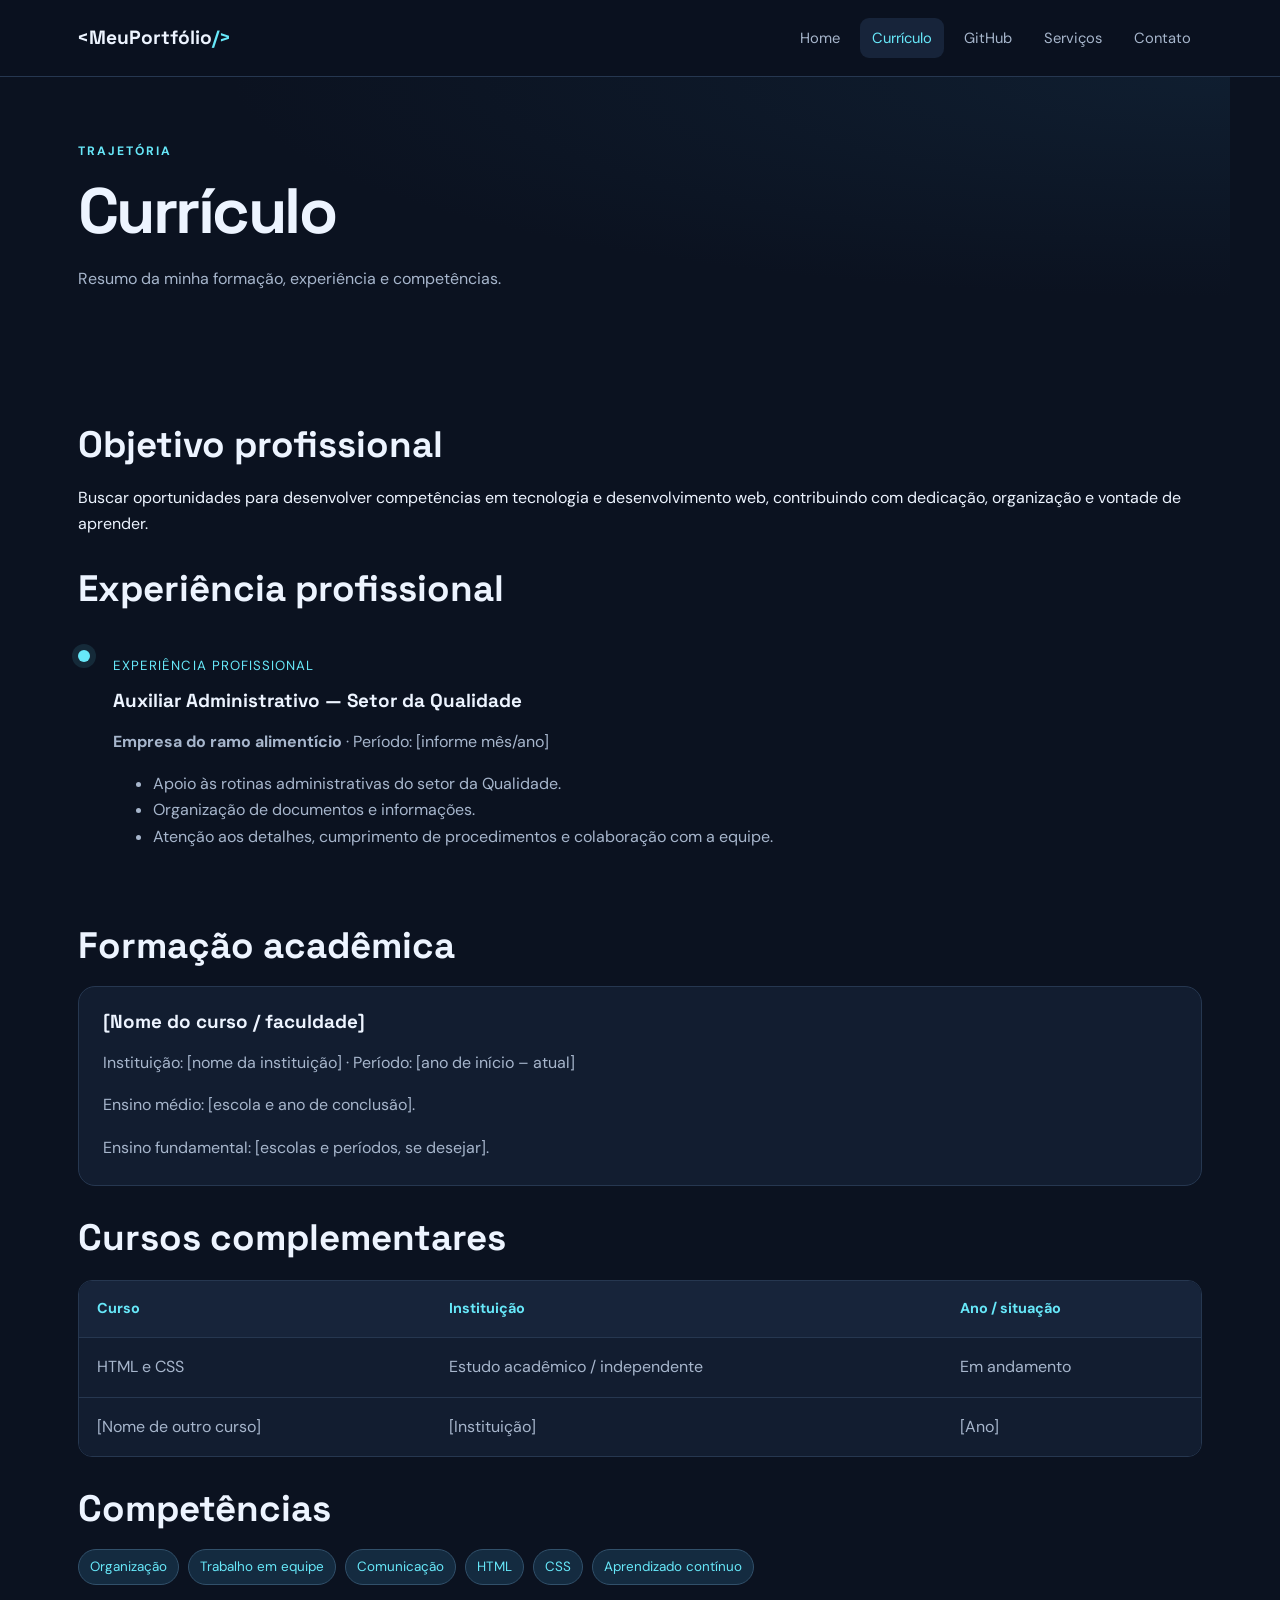
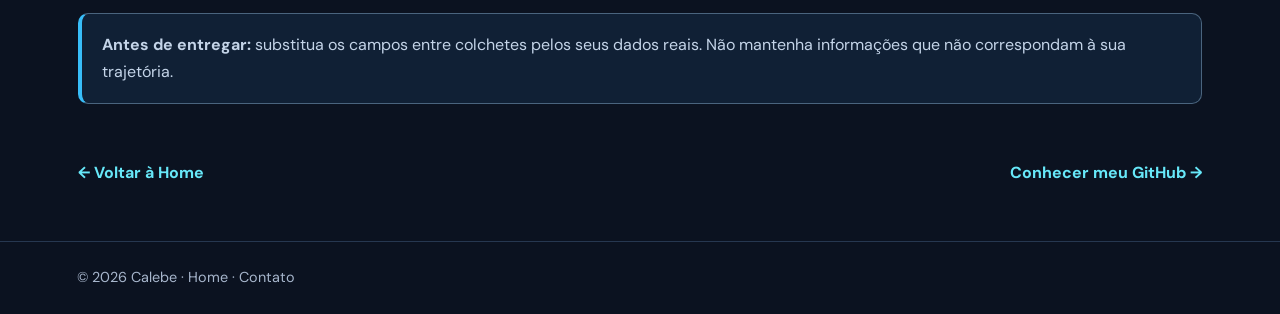
==== curriculo.html @ 486a0722 "Add files via upload" ====
<!DOCTYPE html>
<html lang="pt-BR">
<head><meta charset="UTF-8"><meta name="viewport" content="width=device-width, initial-scale=1.0"><title>Currículo | Meu Portfólio</title><link rel="stylesheet" href="style.css"></head>
<body>
<header class="topo"><a class="logo" href="index.html">&lt;MeuPortfólio<span>/&gt;</span></a><nav aria-label="Menu principal"><a href="index.html">Home</a><a class="ativo" href="curriculo.html">Currículo</a><a href="github.html">GitHub</a><a href="servicos.html">Serviços</a><a href="contato.html">Contato</a></nav></header>
<main class="pagina">
  <section class="cabecalho-pagina"><p class="sobretitulo">TRAJETÓRIA</p><h1>Currículo</h1><p>Resumo da minha formação, experiência e competências.</p></section>
  <section class="secao">
    <h2>Objetivo profissional</h2><p>Buscar oportunidades para desenvolver competências em tecnologia e desenvolvimento web, contribuindo com dedicação, organização e vontade de aprender.</p>
    <h2>Experiência profissional</h2>
    <article class="linha-tempo"><span class="ponto"></span><div><p class="data">Experiência profissional</p><h3>Auxiliar Administrativo — Setor da Qualidade</h3><p><strong>Empresa do ramo alimentício</strong> · Período: [informe mês/ano]</p><ul><li>Apoio às rotinas administrativas do setor da Qualidade.</li><li>Organização de documentos e informações.</li><li>Atenção aos detalhes, cumprimento de procedimentos e colaboração com a equipe.</li></ul></div></article>
    <h2>Formação acadêmica</h2>
    <article class="cartao"><h3>[Nome do curso / faculdade]</h3><p>Instituição: [nome da instituição] · Período: [ano de início – atual]</p><p>Ensino médio: [escola e ano de conclusão].</p><p>Ensino fundamental: [escolas e períodos, se desejar].</p></article>
    <h2>Cursos complementares</h2><div class="tabela-wrap"><table><thead><tr><th>Curso</th><th>Instituição</th><th>Ano / situação</th></tr></thead><tbody><tr><td>HTML e CSS</td><td>Estudo acadêmico / independente</td><td>Em andamento</td></tr><tr><td>[Nome de outro curso]</td><td>[Instituição]</td><td>[Ano]</td></tr></tbody></table></div>
    <h2>Competências</h2><div class="etiquetas"><span>Organização</span><span>Trabalho em equipe</span><span>Comunicação</span><span>HTML</span><span>CSS</span><span>Aprendizado contínuo</span></div>
    <div class="aviso"><strong>Antes de entregar:</strong> substitua os campos entre colchetes pelos seus dados reais. Não mantenha informações que não correspondam à sua trajetória.</div>
  </section>
  <div class="navegacao-paginas"><a href="index.html">← Voltar à Home</a><a href="github.html">Conhecer meu GitHub →</a></div>
</main>
<footer><p>© 2026 Calebe · <a href="index.html">Home</a> · <a href="contato.html">Contato</a></p></footer>
</body></html>
---- style.css ----
@import url('https://fonts.googleapis.com/css2?family=DM+Sans:wght@400;500;600;700&family=Space+Grotesk:wght@400;500;600;700&display=swap');
:root{--fundo:#0b1220;--painel:#121d30;--painel2:#17243a;--texto:#edf4ff;--suave:#a7b6cc;--azul:#67e8f9;--azul2:#38bdf8;--borda:#263750;--verde:#9ef0c3}
*{box-sizing:border-box}
html{scroll-behavior:smooth}
body{margin:0;background:var(--fundo);color:var(--texto);font-family:'DM Sans',sans-serif;line-height:1.65}
a{color:var(--azul);text-decoration:none}
a:hover{color:#fff}
.topo{display:flex;align-items:center;justify-content:space-between;gap:24px;padding:18px clamp(18px,6vw,90px);border-bottom:1px solid var(--borda);background:rgba(11,18,32,.96);position:sticky;top:0;z-index:10}
.logo{font-family:'Space Grotesk',sans-serif;font-size:1.2rem;font-weight:700;color:var(--texto);white-space:nowrap}.logo span{color:var(--azul)}
nav{display:flex;gap:8px;flex-wrap:wrap;justify-content:flex-end}nav a{color:var(--suave);padding:8px 12px;border-radius:9px;font-size:.92rem}nav a:hover,nav a.ativo{background:var(--painel2);color:var(--azul)}
.hero{display:grid;grid-template-columns:1.2fr .8fr;align-items:center;gap:50px;max-width:1180px;margin:auto;padding:76px 28px 84px;min-height:500px}
.sobretitulo{color:var(--azul);font-size:.76rem;font-weight:700;letter-spacing:.16em;margin:0 0 12px}
h1,h2,h3{font-family:'Space Grotesk',sans-serif;line-height:1.2;margin-top:0}h1{font-size:clamp(2.5rem,6vw,4.6rem);margin-bottom:10px;letter-spacing:-.04em}h1 span{color:var(--azul)}h2{font-size:clamp(1.6rem,3vw,2.3rem);margin-bottom:18px}h3{font-size:1.18rem;margin-bottom:10px}
.hero h2{font-size:1.35rem;color:#c9d8ed;font-weight:500;margin:12px 0 18px}.hero-texto>p:not(.sobretitulo){max-width:650px;color:var(--suave);font-size:1.08rem}
.foto-perfil{background:linear-gradient(145deg,#17334a,#101a2c);padding:14px;border:1px solid var(--borda);border-radius:24px;transform:rotate(1deg);box-shadow:0 22px 60px #0004}.foto-perfil img{width:100%;display:block;aspect-ratio:4/4.2;object-fit:cover;border-radius:15px}.foto-perfil p{text-align:center;color:var(--suave);margin:12px 0 3px}
.botoes{display:flex;gap:12px;flex-wrap:wrap;margin-top:26px}.botao{display:inline-flex;align-items:center;justify-content:center;background:var(--azul);color:#082032;border:0;border-radius:10px;padding:12px 18px;font:700 .95rem 'DM Sans',sans-serif;cursor:pointer;transition:.2s}.botao:hover{background:#b4f5ff;color:#082032;transform:translateY(-1px)}.botao.secundario{background:transparent;color:var(--texto);border:1px solid var(--borda)}.botao.secundario:hover{border-color:var(--azul)}
.secao{max-width:1180px;margin:auto;padding:56px 28px}.secao>h2{margin-top:30px}.grade{display:grid;gap:18px}.tres{grid-template-columns:repeat(3,minmax(0,1fr))}.dois{grid-template-columns:repeat(2,minmax(0,1fr))}
.cartao{background:var(--painel);border:1px solid var(--borda);padding:24px;border-radius:17px}.cartao p{color:var(--suave);margin-bottom:0}.icone{font-size:1.8rem;margin-bottom:14px}.lista{padding-left:20px;color:var(--suave)}.lista li{padding:4px 0}
.destaque{display:flex;justify-content:space-between;align-items:center;gap:24px;background:linear-gradient(120deg,#122b40,#15213a);border:1px solid var(--borda);border-radius:20px;margin-top:28px;margin-bottom:55px;padding:32px}.destaque p:not(.sobretitulo){color:var(--suave);max-width:680px}.destaque h2{margin-bottom:10px}.faixa{margin-top:38px;margin-bottom:0}
footer{border-top:1px solid var(--borda);padding:24px clamp(18px,6vw,90px);display:flex;justify-content:space-between;gap:16px;flex-wrap:wrap;color:var(--suave);font-size:.9rem}footer p{margin:0}footer a{color:var(--suave)}
.pagina{max-width:1180px;margin:auto;min-height:70vh}.cabecalho-pagina{padding:64px 28px 28px;background:radial-gradient(ellipse at top right,#18365055,transparent 60%)}.cabecalho-pagina h1{font-size:clamp(2.5rem,5vw,4rem)}.cabecalho-pagina>p:last-child{color:var(--suave);max-width:700px}
.linha-tempo{display:grid;grid-template-columns:20px 1fr;gap:15px;padding:12px 0 28px}.ponto{width:12px;height:12px;border-radius:50%;background:var(--azul);margin-top:8px;box-shadow:0 0 0 6px #67e8f91c}.linha-tempo p,.linha-tempo li{color:var(--suave)}.data{font-size:.83rem;color:var(--azul)!important;text-transform:uppercase;letter-spacing:.08em}
.tabela-wrap{overflow-x:auto;border:1px solid var(--borda);border-radius:14px;margin:20px 0 12px}table{width:100%;border-collapse:collapse;min-width:600px;background:var(--painel)}th,td{text-align:left;padding:16px 18px;border-bottom:1px solid var(--borda)}th{background:var(--painel2);color:var(--azul);font-size:.9rem}td{color:var(--suave)}tr:last-child td{border-bottom:0}td strong{color:var(--texto)}.preco{font-weight:700;color:var(--verde);white-space:nowrap}.grande{font-size:1.35rem;margin-top:16px!important}
.nota{font-size:.85rem;color:var(--suave)!important}.aviso{margin-top:28px;padding:18px 20px;border:1px solid #4a647e;border-left:4px solid var(--azul2);border-radius:10px;background:#102035;color:#c4d4e8}.etiquetas{display:flex;gap:9px;flex-wrap:wrap;margin:16px 0 28px}.etiquetas span,.tag{border:1px solid #31506a;background:#142b40;color:var(--azul);padding:6px 11px;border-radius:999px;font-size:.84rem}.perfil-github{display:grid;grid-template-columns:90px 1fr;gap:24px;align-items:start;margin-bottom:34px}.github-mark{width:82px;height:82px;border-radius:22px;background:#24334b;color:var(--azul);display:grid;place-items:center;font-weight:700;font-size:1.6rem}.perfil-github h2{margin-bottom:6px}.perfil-github .botao{margin-top:18px}.projeto{display:flex;flex-direction:column;align-items:flex-start}.projeto .tag{margin-bottom:18px}.projeto a{margin-top:18px;font-weight:700}.popular{border-color:#3f8da1;box-shadow:0 0 0 1px #67e8f91a}.popular .tag{margin-bottom:16px}
.contato-grade{align-items:start}.formulario{background:var(--painel);border:1px solid var(--borda);border-radius:18px;padding:25px}.campo{display:flex;flex-direction:column;gap:7px;margin-bottom:18px}.campo label,.campo legend{font-weight:600;font-size:.92rem;color:#dbe7f7}.campo input:not([type=checkbox]):not([type=radio]),.campo select,.campo textarea{width:100%;border:1px solid #31445e;background:#0d1727;color:var(--texto);border-radius:9px;padding:12px 13px;font:inherit;outline:none}.campo input:focus,.campo select:focus,.campo textarea:focus{border-color:var(--azul);box-shadow:0 0 0 3px #67e8f91c}.campo textarea{resize:vertical}.campo fieldset{border:0;padding:0}.campo legend{margin-bottom:8px}.opcao{display:flex;align-items:center;gap:9px;color:var(--suave);font-weight:400!important;margin:7px 0}.opcao input{accent-color:var(--azul);width:16px;height:16px}.concordancia{align-items:flex-start;margin:20px 0}.sucesso{padding:12px;background:#12352e;color:var(--verde);border-radius:8px}.navegacao-paginas{display:flex;justify-content:space-between;gap:20px;padding:0 28px 55px;font-weight:700}
@media(max-width:800px){.topo{align-items:flex-start;flex-direction:column;gap:10px;position:static}nav{justify-content:flex-start}nav a{padding:7px 9px}.hero{grid-template-columns:1fr;gap:30px;padding-top:48px}.foto-perfil{max-width:430px}.tres{grid-template-columns:1fr}.dois{grid-template-columns:1fr}.destaque{align-items:flex-start;flex-direction:column}.cabecalho-pagina{padding-top:42px}.secao{padding-top:38px;padding-bottom:38px}.campos-curtos{grid-template-columns:1fr}}
@media(max-width:440px){.logo{font-size:1.05rem}nav{gap:3px}nav a{font-size:.84rem}.hero{padding-left:20px;padding-right:20px}.secao,.cabecalho-pagina{padding-left:20px;padding-right:20px}.formulario{padding:18px}.perfil-github{grid-template-columns:1fr}.navegacao-paginas{padding-left:20px;padding-right:20px;font-size:.9rem}}
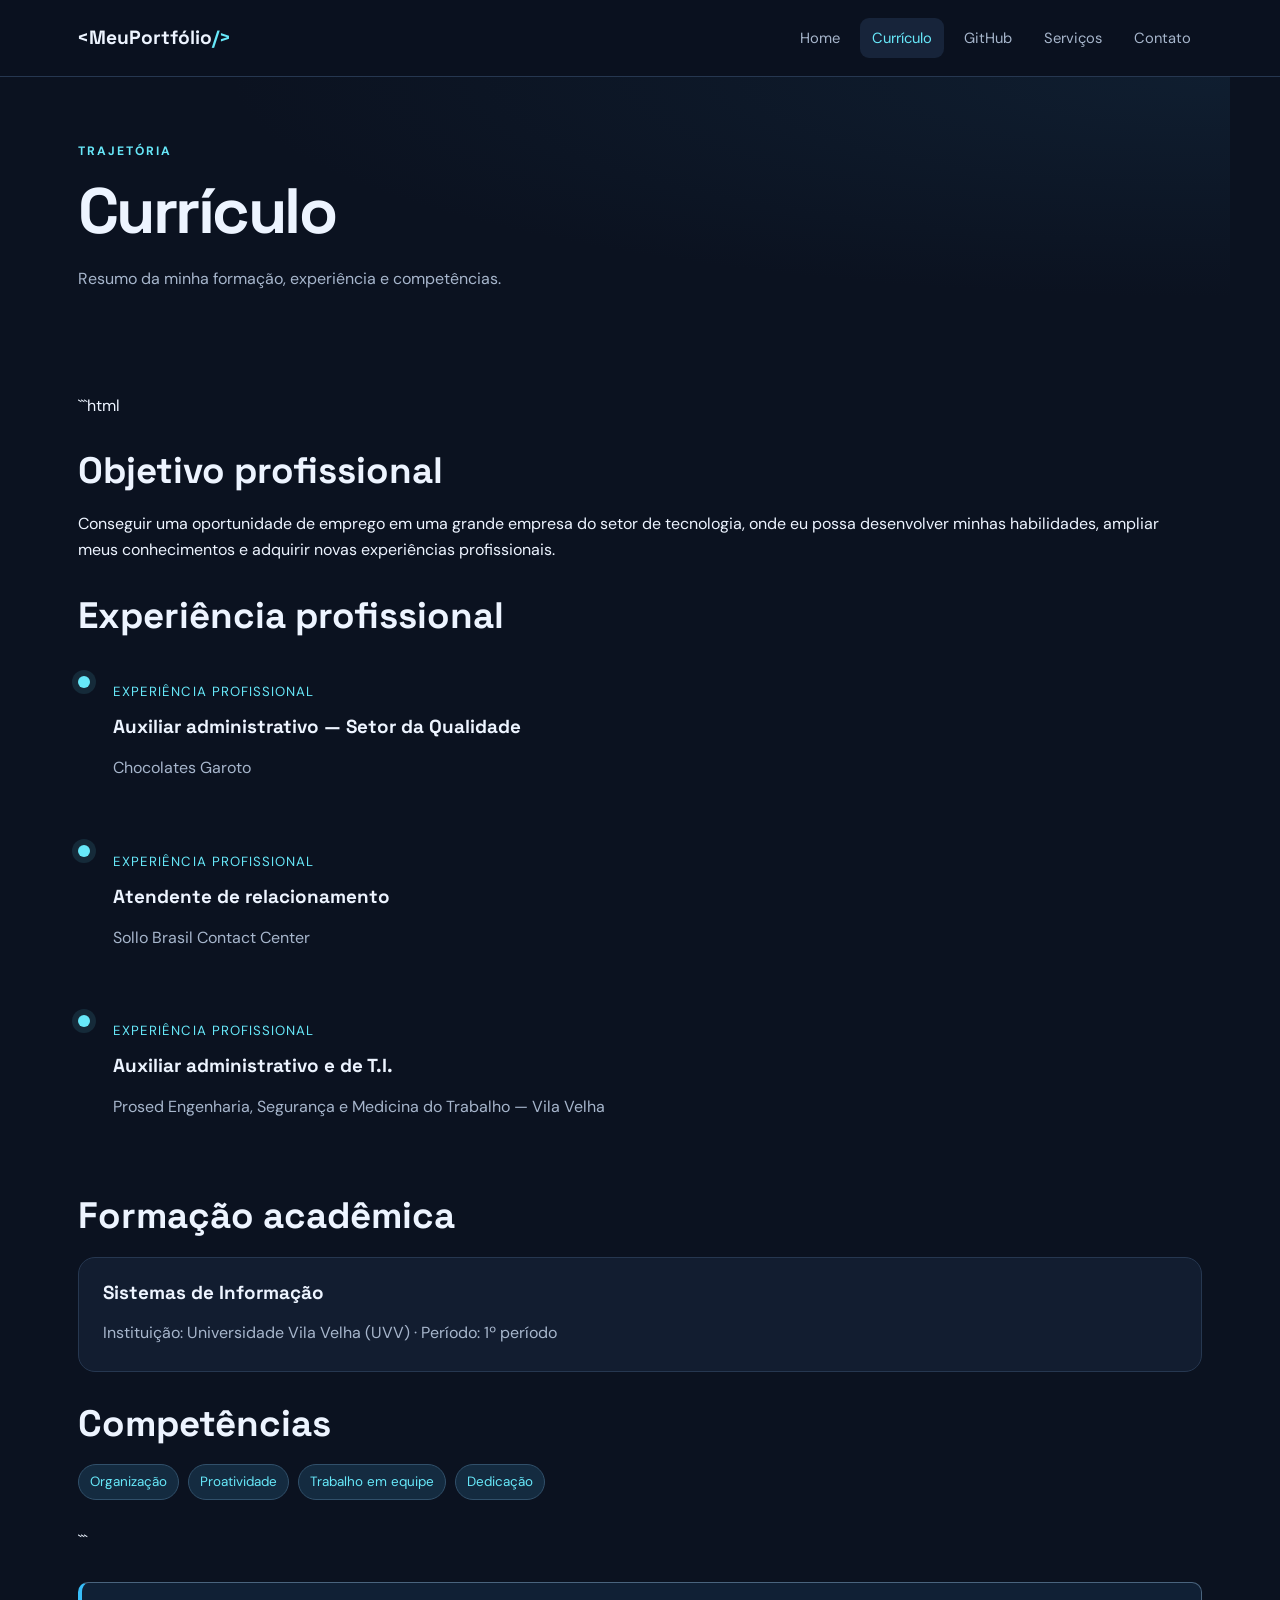
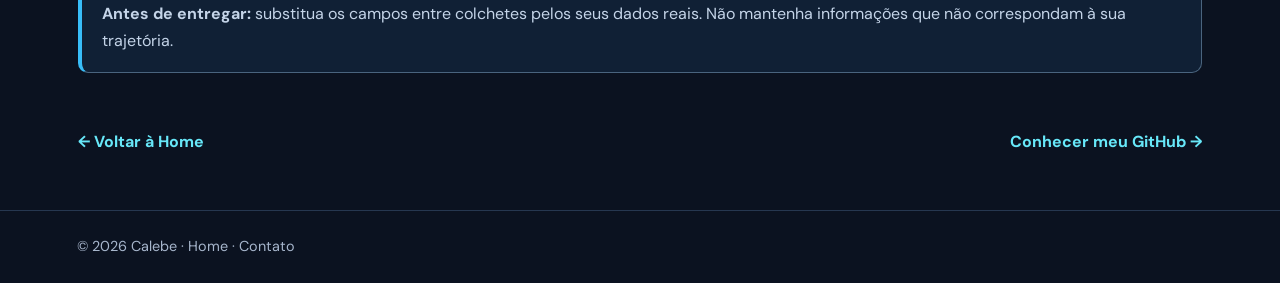
==== commit a85a1620: "Update curriculo.html" ====
--- a/curriculo.html
+++ b/curriculo.html
@@ -6,16 +6,56 @@
 <main class="pagina">
   <section class="cabecalho-pagina"><p class="sobretitulo">TRAJETÓRIA</p><h1>Currículo</h1><p>Resumo da minha formação, experiência e competências.</p></section>
   <section class="secao">
-    <h2>Objetivo profissional</h2><p>Buscar oportunidades para desenvolver competências em tecnologia e desenvolvimento web, contribuindo com dedicação, organização e vontade de aprender.</p>
-    <h2>Experiência profissional</h2>
-    <article class="linha-tempo"><span class="ponto"></span><div><p class="data">Experiência profissional</p><h3>Auxiliar Administrativo — Setor da Qualidade</h3><p><strong>Empresa do ramo alimentício</strong> · Período: [informe mês/ano]</p><ul><li>Apoio às rotinas administrativas do setor da Qualidade.</li><li>Organização de documentos e informações.</li><li>Atenção aos detalhes, cumprimento de procedimentos e colaboração com a equipe.</li></ul></div></article>
-    <h2>Formação acadêmica</h2>
-    <article class="cartao"><h3>[Nome do curso / faculdade]</h3><p>Instituição: [nome da instituição] · Período: [ano de início – atual]</p><p>Ensino médio: [escola e ano de conclusão].</p><p>Ensino fundamental: [escolas e períodos, se desejar].</p></article>
-    <h2>Cursos complementares</h2><div class="tabela-wrap"><table><thead><tr><th>Curso</th><th>Instituição</th><th>Ano / situação</th></tr></thead><tbody><tr><td>HTML e CSS</td><td>Estudo acadêmico / independente</td><td>Em andamento</td></tr><tr><td>[Nome de outro curso]</td><td>[Instituição]</td><td>[Ano]</td></tr></tbody></table></div>
-    <h2>Competências</h2><div class="etiquetas"><span>Organização</span><span>Trabalho em equipe</span><span>Comunicação</span><span>HTML</span><span>CSS</span><span>Aprendizado contínuo</span></div>
+   ```html
+<h2>Objetivo profissional</h2>
+<p>Conseguir uma oportunidade de emprego em uma grande empresa do setor de tecnologia, onde eu possa desenvolver minhas habilidades, ampliar meus conhecimentos e adquirir novas experiências profissionais.</p>
+
+<h2>Experiência profissional</h2>
+
+<article class="linha-tempo">
+  <span class="ponto"></span>
+  <div>
+    <p class="data">Experiência profissional</p>
+    <h3>Auxiliar administrativo — Setor da Qualidade</h3>
+    <p>Chocolates Garoto</p>
+  </div>
+</article>
+
+<article class="linha-tempo">
+  <span class="ponto"></span>
+  <div>
+    <p class="data">Experiência profissional</p>
+    <h3>Atendente de relacionamento</h3>
+    <p>Sollo Brasil Contact Center</p>
+  </div>
+</article>
+
+<article class="linha-tempo">
+  <span class="ponto"></span>
+  <div>
+    <p class="data">Experiência profissional</p>
+    <h3>Auxiliar administrativo e de T.I.</h3>
+    <p>Prosed Engenharia, Segurança e Medicina do Trabalho — Vila Velha</p>
+  </div>
+</article>
+
+<h2>Formação acadêmica</h2>
+<article class="cartao">
+  <h3>Sistemas de Informação</h3>
+  <p>Instituição: Universidade Vila Velha (UVV) · Período: 1º período</p>
+</article>
+
+<h2>Competências</h2>
+<div class="etiquetas">
+  <span>Organização</span>
+  <span>Proatividade</span>
+  <span>Trabalho em equipe</span>
+  <span>Dedicação</span>
+</div>
+```
     <div class="aviso"><strong>Antes de entregar:</strong> substitua os campos entre colchetes pelos seus dados reais. Não mantenha informações que não correspondam à sua trajetória.</div>
   </section>
   <div class="navegacao-paginas"><a href="index.html">← Voltar à Home</a><a href="github.html">Conhecer meu GitHub →</a></div>
 </main>
 <footer><p>© 2026 Calebe · <a href="index.html">Home</a> · <a href="contato.html">Contato</a></p></footer>
-</body></html>+</body></html>
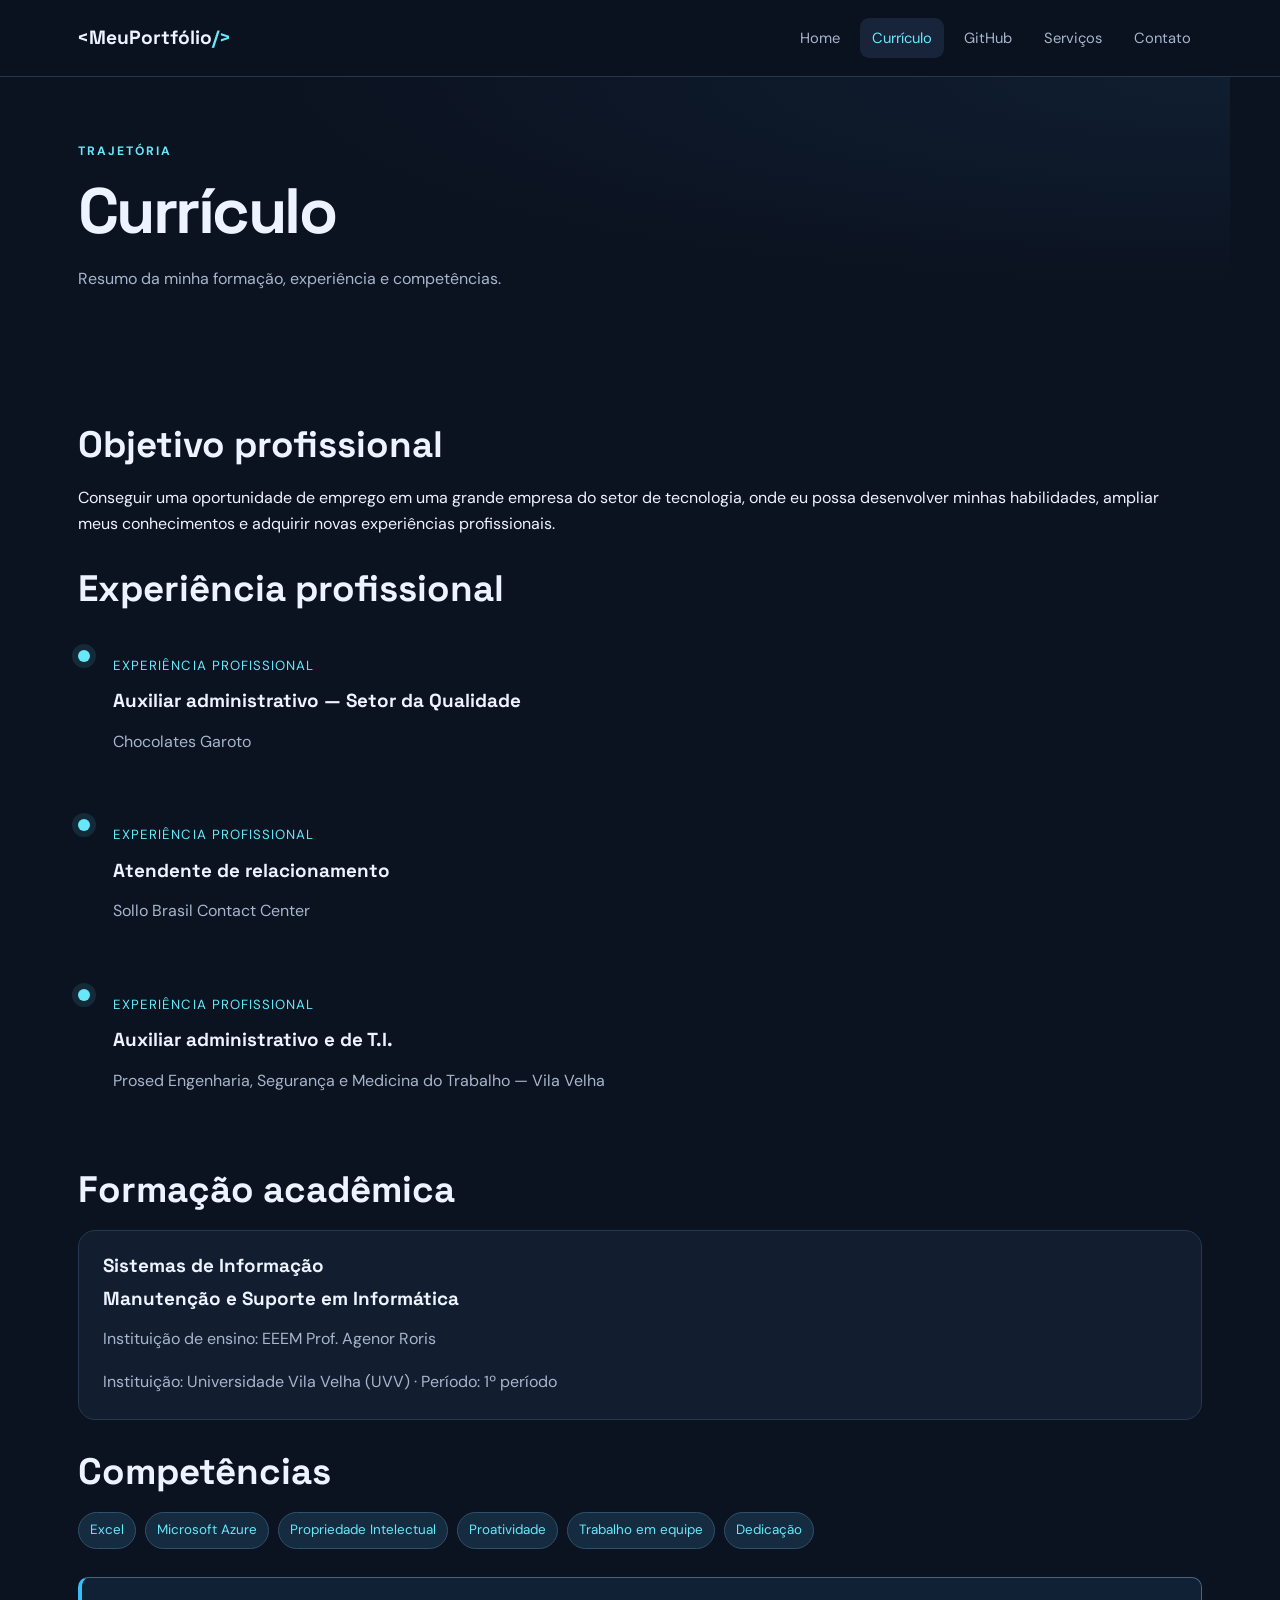
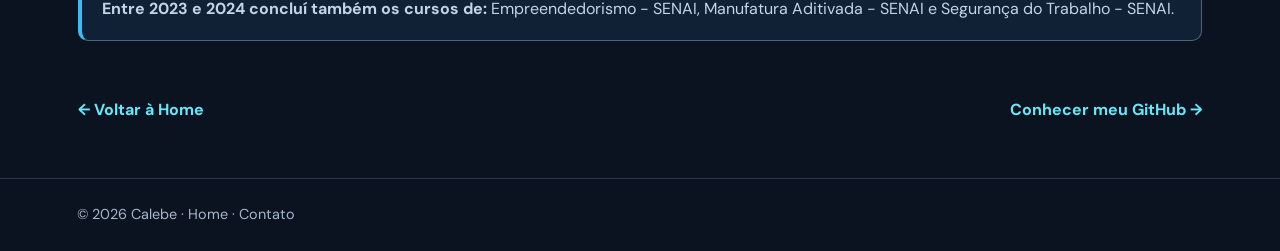
==== commit 24ddaefb: "Update curriculo.html" ====
--- a/curriculo.html
+++ b/curriculo.html
@@ -6,7 +6,6 @@
 <main class="pagina">
   <section class="cabecalho-pagina"><p class="sobretitulo">TRAJETÓRIA</p><h1>Currículo</h1><p>Resumo da minha formação, experiência e competências.</p></section>
   <section class="secao">
-   ```html
 <h2>Objetivo profissional</h2>
 <p>Conseguir uma oportunidade de emprego em uma grande empresa do setor de tecnologia, onde eu possa desenvolver minhas habilidades, ampliar meus conhecimentos e adquirir novas experiências profissionais.</p>
 
@@ -42,18 +41,21 @@
 <h2>Formação acadêmica</h2>
 <article class="cartao">
   <h3>Sistemas de Informação</h3>
+  <h3>Manutenção e Suporte em Informática</h3>
+  <p>Instituição de ensino: EEEM Prof. Agenor Roris
   <p>Instituição: Universidade Vila Velha (UVV) · Período: 1º período</p>
 </article>
 
 <h2>Competências</h2>
 <div class="etiquetas">
-  <span>Organização</span>
+  <span>Excel</span>
+  <span>Microsoft Azure</span>
+  <span>Propriedade Intelectual</span>
   <span>Proatividade</span>
   <span>Trabalho em equipe</span>
   <span>Dedicação</span>
 </div>
-```
-    <div class="aviso"><strong>Antes de entregar:</strong> substitua os campos entre colchetes pelos seus dados reais. Não mantenha informações que não correspondam à sua trajetória.</div>
+    <div class="aviso"><strong>Entre 2023 e 2024 concluí também os cursos de:</strong> Empreendedorismo - SENAI, Manufatura Aditivada - SENAI e Segurança do Trabalho - SENAI.</div>
   </section>
   <div class="navegacao-paginas"><a href="index.html">← Voltar à Home</a><a href="github.html">Conhecer meu GitHub →</a></div>
 </main>
